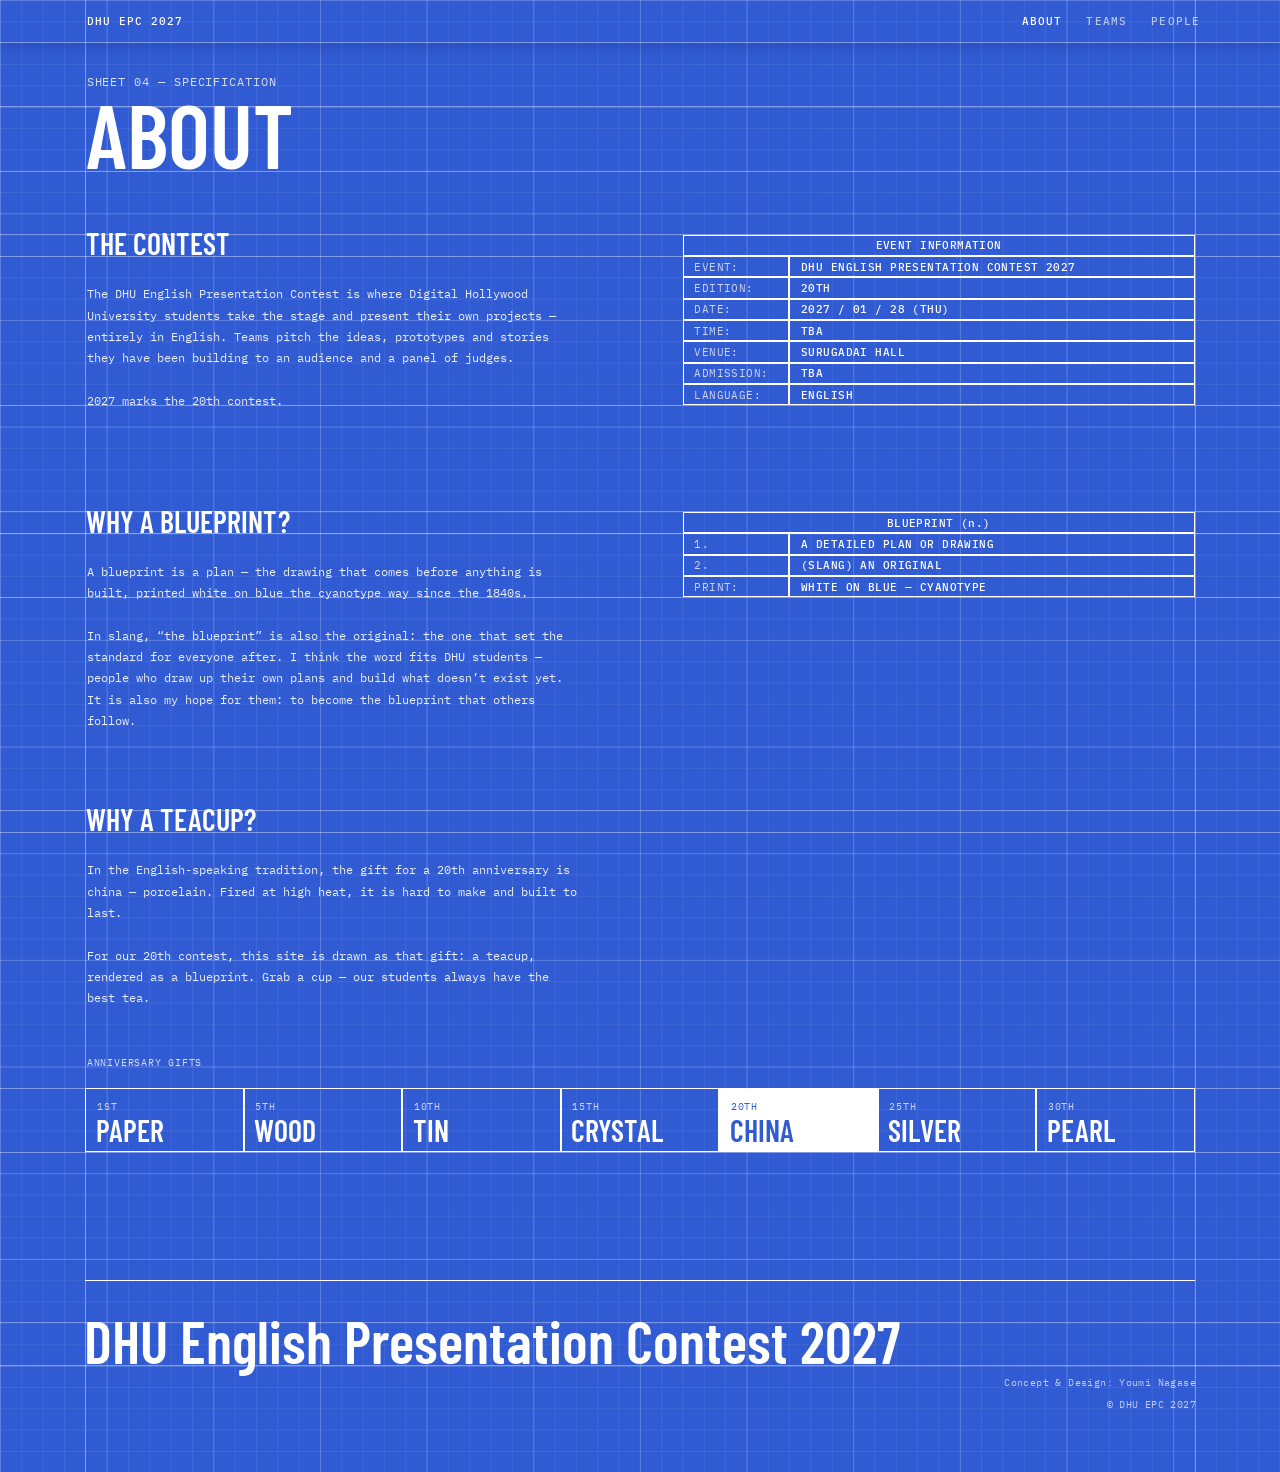
==== about.html @ 567d8a5f "Add About page, fix grid offset, footer credit - about.html: The Contest + event information, Why a " ====
<!doctype html>
<html lang="en">
<head>
<meta charset="utf-8">
<meta name="viewport" content="width=device-width, initial-scale=1">
<title>About — DHU EPC 2027</title>
<meta name="description" content="DHU English Presentation Contest 2027 — the 20th anniversary.">
<link rel="preconnect" href="https://fonts.googleapis.com">
<link rel="preconnect" href="https://fonts.gstatic.com" crossorigin>
<link href="https://fonts.googleapis.com/css2?family=Barlow+Condensed:wght@600&family=IBM+Plex+Mono:wght@400;500&family=IBM+Plex+Sans+JP:wght@500&display=swap" rel="stylesheet">
<link rel="stylesheet" href="style.css">
<script>document.documentElement.classList.add('js')</script>
<script src="content.js" defer></script>
<script src="script.js" defer></script>
</head>
<body>
<!-- Top bar: always visible. Logo slot on the left (replace the text with <img src="images/logo.svg" alt="DHU English Presentation Contest 2027"> when delivered) -->
<header class="topbar" id="topbar">
  <div class="bar-inner">
    <div class="bar-gv d-only" style="left:96px"></div>
    <div class="bar-gv d-only" style="left:1344px"></div>
    <div class="bar-gv m-only" style="left:27px"></div>
    <div class="bar-gv m-only" style="left:363px"></div>
    <a class="brand mono-m" href="index.html#top" aria-label="DHU English Presentation Contest 2027 — top"><span class="logo-slot" data-text="brand.short"></span></a>
    <nav class="bar-links" aria-label="Main">
      <a class="mono-m is-active" style="left:1149.3px" href="about.html" data-hover-decode data-text="nav.about"></a>
      <a class="mono-m" style="left:1222.3px" href="index.html#teams" data-section="teams" data-hover-decode data-text="nav.teams"></a>
      <a class="mono-m" style="left:1295.3px" href="index.html#people" data-section="people" data-hover-decode data-text="nav.people"></a>
    </nav>
    <button class="burger bar-burger" type="button" aria-label="Open menu" aria-expanded="false" aria-controls="menu"><span></span><span></span><span></span></button>
  </div>
</header>

<div class="page">
<div class="desktop">
<main>
<section class="sheet about" id="about" style="height:1416px" aria-labelledby="about-h"><div class="frame">
  <div class="gh" style="top:119px"></div>
  <div class="gh" style="top:192px"></div>
  <div class="gh" style="top:263px"></div>
  <div class="gh" style="top:288px"></div>
  <div class="gh" style="top:456px"></div>
  <div class="gh" style="top:575px"></div>
  <div class="gh" style="top:600px"></div>
  <div class="gh" style="top:672px"></div>
  <div class="gh" style="top:911px"></div>
  <div class="gh" style="top:936px"></div>
  <div class="gh" style="top:1224px"></div>
  <div class="gh" style="top:1296px"></div>
  <div class="gv" style="left:96px"></div>
  <div class="gv" style="left:1344px"></div>

  <p class="a mono label" style="left:97.42px;top:83px" data-decode data-text="about.sheet"></p>
  <h1 class="a bc h2 rise" style="left:96.9px;top:90.2px" id="about-h" data-text="about.title"></h1>
  <h2 class="a bc rv" style="left:97.07px;top:254.79px;font-size:33.6px;line-height:40px" data-text="about.contest.head"></h2>
  <p class="a mono rv about-body" style="left:97.66px;top:318.83px;width:552px" data-text="about.contest.body"></p>
  <div class="tblock tb-about rv" style="--d:.3s;left:768px;top:264px;grid-template-rows:repeat(8,24px)">
    <div class="v head" data-decode data-text="about.info.head"></div>
    <div class="k" data-text="about.info.eventLabel"></div><div class="v" data-decode data-text="about.info.event"></div>
    <div class="k" data-text="about.info.editionLabel"></div><div class="v" data-decode data-text="about.info.edition"></div>
    <div class="k" data-text="about.info.dateLabel"></div><div class="v" data-decode data-text="about.info.date"></div>
    <div class="k" data-text="about.info.timeLabel"></div><div class="v" data-decode data-text="about.info.time"></div>
    <div class="k" data-text="about.info.venueLabel"></div><div class="v" data-decode data-text="about.info.venue"></div>
    <div class="k" data-text="about.info.admissionLabel"></div><div class="v" data-decode data-text="about.info.admission"></div>
    <div class="k" data-text="about.info.languageLabel"></div><div class="v" data-decode data-text="about.info.language"></div>
  </div>
  <h2 class="a bc rv" style="left:97.23px;top:566.79px;font-size:33.6px;line-height:40px" data-text="about.print.head"></h2>
  <p class="a mono rv about-body" style="left:97.66px;top:630.83px;width:552px" data-text="about.print.body"></p>
  <div class="tblock tb-about rv" style="--d:.3s;left:768px;top:576px;grid-template-rows:repeat(4,24px)">
    <div class="v head" data-decode data-text="about.def.head"></div>
    <div class="k" data-text="about.def.1Label"></div><div class="v" data-decode data-text="about.def.1"></div>
    <div class="k" data-text="about.def.2Label"></div><div class="v" data-decode data-text="about.def.2"></div>
    <div class="k" data-text="about.def.printLabel"></div><div class="v" data-decode data-text="about.def.print"></div>
  </div>
  <h2 class="a bc rv" style="left:97.23px;top:902.79px;font-size:33.6px;line-height:40px" data-text="about.cup.head"></h2>
  <p class="a mono rv about-body" style="left:97.66px;top:966.83px;width:552px" data-text="about.cup.body"></p>
  <p class="a mono label rv" style="left:97.67px;top:1183.37px;font-size:11px;line-height:24px" data-decode data-text="about.gifts.head"></p>
  <div class="gifts rv" style="--d:.2s;left:96px;top:1224px;width:1248px">
    <div class="gift"><span class="gn mono" data-text="about.gift1n"></span><span class="gm bc" data-text="about.gift1"></span></div>
    <div class="gift"><span class="gn mono" data-text="about.gift5n"></span><span class="gm bc" data-text="about.gift5"></span></div>
    <div class="gift"><span class="gn mono" data-text="about.gift10n"></span><span class="gm bc" data-text="about.gift10"></span></div>
    <div class="gift"><span class="gn mono" data-text="about.gift15n"></span><span class="gm bc" data-text="about.gift15"></span></div>
    <div class="gift is-20"><span class="gn mono" data-text="about.gift20n"></span><span class="gm bc" data-text="about.gift20"></span></div>
    <div class="gift"><span class="gn mono" data-text="about.gift25n"></span><span class="gm bc" data-text="about.gift25"></span></div>
    <div class="gift"><span class="gn mono" data-text="about.gift30n"></span><span class="gm bc" data-text="about.gift30"></span></div>
  </div>
</div></section>
</main>
<footer class="sheet footer"><div class="frame">
  <div class="gh" style="top:71px"></div>
  <div class="gh" style="top:120px"></div>
  <div class="gv" style="left:96px"></div>
  <div class="gv" style="left:1344px"></div>

  <div class="foot-rule"></div>
  <p class="a bc rise" style="left:94.41px;top:52.27px;font-size:66.48px;line-height:80px" data-text="brand"></p>
  <p class="a mono" style="right:94.5px;top:128px;text-align:right;font-size:11px;line-height:24px;letter-spacing:.04em;color:rgba(255,255,255,.7)" data-text="footer.credit"></p>
  <p class="a mono" style="right:94.5px;top:152px;text-align:right;font-size:11px;line-height:24px;letter-spacing:.04em;color:rgba(255,255,255,.7)" data-text="footer.copyright"></p>
</div></footer>
</div><!-- /desktop -->

<div class="mobile">
<main>
<section class="sheet about m-about" id="m-about" style="height:2040px" aria-labelledby="m-about-h"><div class="frame">
  <div class="gh" style="top:119px"></div>
  <div class="gh" style="top:168px"></div>
  <div class="gh" style="top:239px"></div>
  <div class="gh" style="top:264px"></div>
  <div class="gh" style="top:744px"></div>
  <div class="gh" style="top:839px"></div>
  <div class="gh" style="top:864px"></div>
  <div class="gh" style="top:1320px"></div>
  <div class="gh" style="top:1415px"></div>
  <div class="gh" style="top:1440px"></div>
  <div class="gh" style="top:1776px"></div>
  <div class="gh" style="top:1944px"></div>
  <div class="gv" style="left:27px"></div>
  <div class="gv" style="left:363px"></div>

  <p class="a mono label m-label" style="left:27.5px;top:84px" data-decode data-text="about.sheet"></p>
  <h1 class="a bc rise" style="left:27.27px;top:100.44px;font-size:67px;line-height:80px" id="m-about-h" data-text="about.title"></h1>
  <h2 class="a bc rv" style="left:27.07px;top:230.79px;font-size:33.6px;line-height:40px" data-text="about.contest.head"></h2>
  <p class="a mono rv about-body m" style="left:27.68px;top:295.0px;width:330px" data-text="about.contest.body"></p>
  <div class="tblock tb-about m rv" style="--d:.3s;left:27px;top:552px;grid-template-rows:repeat(8,24px)">
    <div class="v head" data-decode data-text="about.info.head"></div>
    <div class="k" data-text="about.info.eventLabel"></div><div class="v" data-decode data-text="about.info.event"></div>
    <div class="k" data-text="about.info.editionLabel"></div><div class="v" data-decode data-text="about.info.edition"></div>
    <div class="k" data-text="about.info.dateLabel"></div><div class="v" data-decode data-text="about.info.date"></div>
    <div class="k" data-text="about.info.timeLabel"></div><div class="v" data-decode data-text="about.info.time"></div>
    <div class="k" data-text="about.info.venueLabel"></div><div class="v" data-decode data-text="about.info.venue"></div>
    <div class="k" data-text="about.info.admissionLabel"></div><div class="v" data-decode data-text="about.info.admission"></div>
    <div class="k" data-text="about.info.languageLabel"></div><div class="v" data-decode data-text="about.info.language"></div>
  </div>
  <h2 class="a bc rv" style="left:27.23px;top:830.79px;font-size:33.6px;line-height:40px" data-text="about.print.head"></h2>
  <p class="a mono rv about-body m" style="left:27.68px;top:895.0px;width:330px" data-text="about.print.body"></p>
  <div class="tblock tb-about m rv" style="--d:.3s;left:27px;top:1224px;grid-template-rows:repeat(4,24px)">
    <div class="v head" data-decode data-text="about.def.head"></div>
    <div class="k" data-text="about.def.1Label"></div><div class="v" data-decode data-text="about.def.1"></div>
    <div class="k" data-text="about.def.2Label"></div><div class="v" data-decode data-text="about.def.2"></div>
    <div class="k" data-text="about.def.printLabel"></div><div class="v" data-decode data-text="about.def.print"></div>
  </div>
  <h2 class="a bc rv" style="left:27.24px;top:1406.79px;font-size:33.6px;line-height:40px" data-text="about.cup.head"></h2>
  <p class="a mono rv about-body m" style="left:27.68px;top:1471.0px;width:330px" data-text="about.cup.body"></p>
  <p class="a mono label m-label rv" style="left:27.66px;top:1735.37px;font-size:11px;line-height:24px" data-decode data-text="about.gifts.head"></p>
  <div class="tblock tb-gifts rv" style="--d:.2s;left:27px;top:1776px;grid-template-rows:repeat(7,24px)">
    <div class="k" data-text="about.gift1n"></div><div class="v" data-text="about.gift1"></div>
    <div class="k" data-text="about.gift5n"></div><div class="v" data-text="about.gift5"></div>
    <div class="k" data-text="about.gift10n"></div><div class="v" data-text="about.gift10"></div>
    <div class="k" data-text="about.gift15n"></div><div class="v" data-text="about.gift15"></div>
    <div class="k is-20" data-text="about.gift20n"></div><div class="v is-20" data-text="about.gift20"></div>
    <div class="k" data-text="about.gift25n"></div><div class="v" data-text="about.gift25"></div>
    <div class="k" data-text="about.gift30n"></div><div class="v" data-text="about.gift30"></div>
  </div>
</div></section>
</main>
<footer class="sheet footer m-footer"><div class="frame">
  <div class="gh" style="top:71px"></div>
  <div class="gv" style="left:27px"></div>
  <div class="gv" style="left:363px"></div>
  <div class="foot-rule" style="left:27px;width:336px"></div>
  <!-- brand may wrap; text below flows after it -->
  <div class="m-foot-flow">
    <p class="bc rise m-foot-brand" data-text="brand"></p>
    <p class="mono m-foot-copy" data-text="footer.credit"></p>
    <p class="mono m-foot-copy" data-text="footer.copyright"></p>
  </div>
</div></footer>
</div>
</div>

<!-- Mobile menu (390px design, scaled like the page) -->
<div class="menu" id="menu" tabindex="-1" role="dialog" aria-modal="true" aria-label="Menu" hidden>
  <div class="menu-frame">
    <div class="mgh" style="top:48px"></div>
    <div class="mgh" style="top:335px"></div>
    <div class="mgh" style="top:360px"></div>
    <div class="mgh" style="top:407px"></div>
    <div class="mgh" style="top:432px"></div>
    <div class="mgh" style="top:479px"></div>
    <div class="mgh" style="top:504px"></div>
    <div class="mgv" style="left:27px"></div>
    <div class="mgv" style="left:363px"></div>
    <button class="menu-close" type="button" aria-label="Close menu"><svg viewBox="0 0 24 24" width="24" height="24" aria-hidden="true"><path d="M5 5L19 19M19 5L5 19" stroke="#fff" stroke-width="1.5" fill="none"/></svg></button>
    <nav class="menu-links" aria-label="Menu">
      <a href="about.html" style="top:324px"><span class="num mono" data-text="menu.no1"></span><span class="word bc" style="left:74.63px" data-text="nav.about"></span></a>
      <a href="index.html#m-teams" style="top:396px"><span class="num mono" data-text="menu.no2"></span><span class="word bc" style="left:74.06px" data-text="nav.teams"></span></a>
      <a href="index.html#m-people" style="top:468px"><span class="num mono" data-text="menu.no3"></span><span class="word bc" style="left:73.22px" data-text="nav.people"></span></a>
    </nav>
    <p class="menu-foot mono" data-text="menu.foot"></p>
  </div>
</div>

</body>
</html>
---- style.css ----
/* DHU English Presentation Contest 2027 — Teacup
   Layout follows the Figma file 1:1 at 1440px wide (24px grid). */

:root {
  --bg: #315bd3;
  --white: #fff;
  --guide: rgba(255, 255, 255, .35);
  --grid-major: rgba(255, 255, 255, .16);
  --grid-minor: rgba(255, 255, 255, .07);
  --bc: "Barlow Condensed", sans-serif;
  --mono: "IBM Plex Mono", monospace;
  --jp: "IBM Plex Sans JP", sans-serif;
}

* { box-sizing: border-box; margin: 0; padding: 0; }

html { background: var(--bg); overflow-x: hidden; }
body {
  background: var(--bg);
  color: var(--white);
  font-family: var(--mono);
  -webkit-font-smoothing: antialiased;
  overflow-x: hidden;
}
a { color: inherit; text-decoration: none; }
img { display: block; }

/* Fixed 1440px canvas, scaled to the viewport by script.js */
.page { width: 1440px; zoom: var(--scale, 1); }
@media (min-width: 1440px) { .page { width: 100%; } }

/* 1440px content frame, centered; sections and grid run full-bleed */
.frame { position: relative; width: 1440px; height: 100%; margin: 0 auto; }

/* Each section is a sheet with its own 24px grid */
.sheet {
  position: relative;
  width: 100%;
  overflow: hidden; /* full-bleed guide lines must not cause horizontal scroll */
  scroll-margin-top: 48px; /* keep anchors clear of the sticky bar */
  /* % is relative to (box − tile), so each tile size needs its own offset to put lines on the frame grid */
  background-position: calc(50% - 660px) 0, calc(50% - 660px) 0, calc(50% - 708px) 0, calc(50% - 708px) 0;
  background-image:
    linear-gradient(to right, var(--grid-major) 1px, transparent 1px),
    linear-gradient(to bottom, var(--grid-major) 1px, transparent 1px),
    linear-gradient(to right, var(--grid-minor) 1px, transparent 1px),
    linear-gradient(to bottom, var(--grid-minor) 1px, transparent 1px);
  background-size: 120px 120px, 120px 120px, 24px 24px, 24px 24px;
}
.hero   { height: 816px; }
/* Desktop hero: scaled by --hs so the whole sheet fits the viewport height */
.desktop .hero {
  height: calc(var(--hh, 816) * 1px);
  padding-top: calc(var(--hoff, 0) * 1px);
  background-size:
    calc(120px * var(--hs, 1)) calc(120px * var(--hs, 1)),
    calc(120px * var(--hs, 1)) calc(120px * var(--hs, 1)),
    calc(24px * var(--hs, 1)) calc(24px * var(--hs, 1)),
    calc(24px * var(--hs, 1)) calc(24px * var(--hs, 1));
  background-position: calc(50% - 660px * var(--hs, 1)) 0, calc(50% - 660px * var(--hs, 1)) 0, calc(50% - 708px * var(--hs, 1)) 0, calc(50% - 708px * var(--hs, 1)) 0;
}
.desktop .hero > .frame { zoom: var(--hs, 1); height: 816px; }
/* SCROLL ↓: centered, distance from the bottom of the hero (= bottom of the screen) */
.hero { --scroll-bottom: 32px; }
.hero-scroll {
  position: absolute; left: 0; right: 0; bottom: var(--scroll-bottom); text-align: center; /* not translate: the fade/bob animations use it */
  font-size: 11px; line-height: 14px; letter-spacing: .08em; color: rgba(255,255,255,.7);
  white-space: nowrap;
}
/* vertical guides run the full screen height, above and below the centered sheet */
.desktop .hero .gv { top: calc(var(--hoff, 0) * -1px / var(--hs, 1)); height: calc(var(--hh, 816) * 1px / var(--hs, 1)); }
.teams  { height: 2544px; }
.people { height: 1176px; }
.footer { height: 240px; }

/* Guide lines */
.gh, .gv { position: absolute; background: var(--guide); pointer-events: none; }
.gh { left: -2000px; width: 5440px; height: 1px; }
.gv { top: 0; width: 1px; height: 100%; }

/* Absolutely placed elements */
.a { position: absolute; white-space: nowrap; }

/* Type */
.bc   { font-family: var(--bc); font-weight: 600; }
.mono { font-family: var(--mono); font-weight: 400; }
.mono-m { font-family: var(--mono); font-weight: 500; }
.jp   { font-family: var(--jp); font-weight: 500; }

.label { font-size: 13px; line-height: 17px; letter-spacing: .08em; color: rgba(255,255,255,.8); }
.h2    { font-size: 100.56px; line-height: 121px; }

/* Hero */
.nav a { font-size: 12px; line-height: 16px; letter-spacing: .1em; top: 52.19px; }
.title { font-size: 120px; line-height: 100px; white-space: pre; } /* 4 lines: cap top 168, baseline 552 */
.cta {
  position: absolute; left: 96px; top: 720px; width: 148px; height: 48px;
  border: 1.5px solid var(--white);
}
.cta span {
  position: absolute; left: 20px; top: 14px;
  font-size: 13px; line-height: 17px; letter-spacing: .08em; white-space: nowrap;
}
/* CTA hover: white ink wipes in from the left, text turns blue,
   corner ticks spread out, arrow exits right and comes back from the left */
.cta { overflow: visible; isolation: isolate; transition: color .35s var(--ease); }
.cta::before {
  content: ""; position: absolute; inset: 0; z-index: -1;
  background: var(--white); transform: scaleX(0); transform-origin: left center;
  transition: transform .45s var(--ease);
}
.cta::after { /* L-shaped corner ticks, 6px, sitting on the border */
  content: ""; position: absolute; inset: -1.5px; pointer-events: none; opacity: 0;
  background:
    linear-gradient(var(--white), var(--white)) 0 0 / 6px 1px,
    linear-gradient(var(--white), var(--white)) 0 0 / 1px 6px,
    linear-gradient(var(--white), var(--white)) 100% 0 / 6px 1px,
    linear-gradient(var(--white), var(--white)) 100% 0 / 1px 6px,
    linear-gradient(var(--white), var(--white)) 0 100% / 6px 1px,
    linear-gradient(var(--white), var(--white)) 0 100% / 1px 6px,
    linear-gradient(var(--white), var(--white)) 100% 100% / 6px 1px,
    linear-gradient(var(--white), var(--white)) 100% 100% / 1px 6px;
  background-repeat: no-repeat;
  transition: inset .35s var(--ease), opacity .25s ease;
}
.cta:hover, .cta:focus-visible { color: var(--bg); outline: none; }
.cta:hover::before, .cta:focus-visible::before { transform: scaleX(1); }
.cta:hover::after, .cta:focus-visible::after { inset: -8px; opacity: 1; }
.cta:active::before { transform: scaleX(1); background: rgba(255,255,255,.85); }

/* Title-block tables */
.tblock { position: absolute; display: grid; }
.tblock > div {
  border: 1px solid var(--white);
  font-size: 11px; letter-spacing: .04em; white-space: nowrap;
}
.tblock .k { font-weight: 400; color: rgba(255,255,255,.75); }
.tblock .v { font-weight: 500; }
.tb-hero { left: 768px; top: 648px; grid-template-columns: 120px 456px; grid-template-rows: repeat(5, 24px); }
.tb-hero .head { grid-column: span 2; text-align: center; padding: 2px 0 0; }
.tb-hero > div { padding: 2px 0 0 12px; font-size: 12px; line-height: 18px; }

/* Teams */
.group-rule { position: absolute; height: 1px; background: rgba(255,255,255,.6); }
.count { font-size: 12px; line-height: 16px; letter-spacing: .08em; color: rgba(255,255,255,.8); }

/* Team card: 600 × 600, two per row (x = 96 / 744). Opens the team modal. */
.card {
  position: absolute; width: 600px; height: 600px;
  background: rgba(255,255,255,.1);
  border: 1.5px solid rgba(255,255,255,.5);
  color: inherit; font: inherit; text-align: left; cursor: pointer;
  transition: background-color .2s;
}
.card:hover, .card:focus-visible { background: rgba(255,255,255,.18); outline: none; }
.card img {
  position: absolute; left: 22.5px; top: 22.5px; width: 552px; height: 368px; object-fit: cover;
}
.card .c { position: absolute; width: 552px; }
.card .lbl  { left: 21.62px; top: 414.5px; font-size: 11px; line-height: 24px; letter-spacing: .08em; color: rgba(255,255,255,.75); white-space: pre; }
.card .proj { left: 19.91px; top: 435.5px; font-size: 48px; line-height: 48px; }
.card .team { left: 21.12px; top: 509.5px; font-size: 15px; line-height: 24px; white-space: pre-wrap; }
.card .team.after2 { top: 557.5px; } /* project title on 2 lines */

/* Team modal */
.modal {
  width: min(960px, calc(100vw - 32px)); max-height: calc(100vh - 32px);
  margin: auto; padding: 0;
  background-color: var(--bg); color: var(--white);
  border: 1.5px solid var(--white);
  background-image:
    linear-gradient(to right, var(--grid-minor) 1px, transparent 1px),
    linear-gradient(to bottom, var(--grid-minor) 1px, transparent 1px);
  background-size: 24px 24px;
}
.modal::backdrop { background: rgba(10, 25, 80, .7); }
.modal-inner { display: grid; grid-template-columns: 1fr 1fr; gap: 48px; padding: 48px; }
.modal img { width: 100%; aspect-ratio: 3 / 2; object-fit: cover; }
.modal .lbl  { font-size: 11px; line-height: 24px; letter-spacing: .08em; color: rgba(255,255,255,.75); white-space: pre; }
.modal .proj { font-size: 48px; line-height: 48px; }
.modal .team { margin-top: 16px; font-size: 15px; line-height: 24px; white-space: pre-wrap; }
.modal .rule { height: 1px; background: rgba(255,255,255,.4); margin: 24px 0; }
.modal .cap  { font-size: 10px; line-height: 24px; letter-spacing: .08em; color: rgba(255,255,255,.7); }
.modal .txt  { font-size: 13px; line-height: 24px; color: rgba(255,255,255,.9); }
.modal .txt + .cap { margin-top: 24px; }
.modal ul { list-style: none; }
.modal-close {
  position: absolute; top: 12px; right: 12px;
  background: none; border: 1px solid var(--white); color: var(--white);
  font: 500 11px/1 var(--mono); letter-spacing: .08em; padding: 6px 10px; cursor: pointer;
}
.modal-close:hover { background: rgba(255,255,255,.15); }
@media (max-width: 720px) {
  .modal-inner { grid-template-columns: 1fr; gap: 24px; padding: 48px 24px 24px; }
  .modal .proj { font-size: 36px; line-height: 40px; }
}

/* People */
.ph { position: absolute; top: 360px; width: 168px; height: 168px; }
.role { font-size: 36px; line-height: 43px; top: 276px; }
.tba  { font-size: 26px; line-height: 31px; top: 550px; }
.aff  { font-size: 11px; line-height: 14px; top: 589px; color: rgba(255,255,255,.7); }

/* Footer */
.foot-rule { position: absolute; left: 96px; top: 24px; width: 1248px; height: 1.5px; background: var(--white); }

/* =========================================================
   Motion
   - .js is set in <head>; without JS everything is shown as-is.
   - A section gets .in when it enters the viewport (hero: on load).
   - --d = delay, --i = stagger index (set by script.js)
   ========================================================= */
:root { --ease: cubic-bezier(.2, .7, .2, 1); }

/* Guide lines draw across */
.js .gh { transform: scaleX(0); transform-origin: left center; }
.js .gv { transform: scaleY(0); transform-origin: center top; }
.js .in .gh, .js .in .gv {
  transform: none;
  transition: transform 1.4s var(--ease) calc(var(--i, 0) * 70ms);
}

/* Fade up */
.js .rv { opacity: 0; translate: 0 12px; }
.js .in .rv {
  opacity: 1; translate: 0 0;
  transition: opacity .8s var(--ease) var(--d, 0s), translate .8s var(--ease) var(--d, 0s);
}

/* Title lines rise from a mask */
.title .ln { display: block; overflow: hidden; }
.title .ln > span { display: block; }
.js .title .ln > span { transform: translateY(105%); }
.js .in .title .ln > span { transform: none; transition: transform 1s var(--ease) var(--d, 0s); }

/* Section headings rise (inner span added by script.js) */
.rise { overflow: hidden; }
.rise > span { display: block; }
.js .rise > span { transform: translateY(105%); }
.js .in .rise > span { transform: none; transition: transform .9s var(--ease) .15s; }

/* Teacup: solid lines draw, dashed lines fade, section fill appears last */
.cup .draw { stroke-dasharray: 1; stroke-dashoffset: 0; }
.cup .sec { fill-opacity: .28; }
.js .cup .draw { stroke-dashoffset: 1; }
.js .cup .sec { fill-opacity: 0; }
.js .cup .fade, .js .cup .steam { opacity: 0; }
.js .in .cup .draw { stroke-dashoffset: 0; transition: stroke-dashoffset 1.4s var(--ease) var(--d, 0s); }
.js .in .cup .sec { fill-opacity: .28; transition: stroke-dashoffset 1.4s var(--ease) var(--d, 0s), fill-opacity .8s ease 2.1s; }
.js .in .cup .fade { opacity: 1; transition: opacity .8s ease var(--d, 0s); }
.js .in .cup .steam { opacity: 1; transition: opacity 1.2s ease 2.2s; }
.cup .steam path { animation: steam 1.8s linear infinite; }
@keyframes steam { to { stroke-dashoffset: -24; } }

/* Team cards and people circles */
.js .card { opacity: 0; translate: 0 24px; }
.js .card.in {
  opacity: 1; translate: 0 0;
  transition: opacity .9s var(--ease) calc(.2s + var(--i, 0) * 120ms),
              translate .9s var(--ease) calc(.2s + var(--i, 0) * 120ms),
              background-color .2s;
}
.js .ph { opacity: 0; scale: .9; }
.js .in .ph {
  opacity: 1; scale: 1;
  transition: opacity .8s var(--ease) calc(.3s + var(--i, 0) * 90ms), scale .8s var(--ease) calc(.3s + var(--i, 0) * 90ms);
}
.ph circle { transform-origin: center; transition: transform .6s var(--ease); }
.ph:hover circle { transform: rotate(30deg); }

/* Small touches */
.cta .arrow { display: inline-block; font-style: normal; }
.cta:hover .arrow, .cta:focus-visible .arrow { animation: arrow-loop .55s var(--ease) forwards; }
@keyframes arrow-loop {
  0%   { transform: translateX(0);    opacity: 1; }
  45%  { transform: translateX(14px); opacity: 0; }
  46%  { transform: translateX(-14px); opacity: 0; }
  100% { transform: translateX(4px);  opacity: 1; }
}
@media (prefers-reduced-motion: reduce) {
  .cta::after { transition: none; }
  .cta:hover .arrow, .cta:focus-visible .arrow { animation: none; }
}
.js .in .scroll { animation: bob 2s ease-in-out 3.2s infinite; }
@keyframes bob { 50% { translate: 0 4px; } }

@media (prefers-reduced-motion: reduce) {
  .js .gh, .js .gv, .js .rv, .js .title .ln > span, .js .rise > span,
  .js .card, .js .ph { transform: none !important; translate: none !important; scale: none !important; opacity: 1 !important; transition: none !important; }
  .js .cup .draw { stroke-dashoffset: 0 !important; transition: none !important; }
  .js .cup .sec { fill-opacity: .28 !important; }
  .js .cup .fade, .js .cup .steam { opacity: 1 !important; transition: none !important; }
  .cup .steam path, .js .in .scroll { animation: none !important; }
}

/* =========================================================
   Mobile (< 768px): 390px design on the same 24px grid,
   scaled to the viewport width by script.js.
   Content column x = 27–363 (grid shifted by 3px).
   ========================================================= */
.mobile { display: none; }
@media (max-width: 767px) {
  .desktop { display: none; }
  .mobile { display: block; }
  .page { width: 390px; }
}
.mobile .sheet { width: 390px; background-position: 3px 0; }
.mobile .frame { width: 390px; }
.m-hero   { height: 1080px; }
.m-teams  { height: 2064px; }
.m-people { height: 1032px; }
.m-footer { height: auto; }
.m-footer > .frame { height: auto; padding: 58.46px 0 40px; }
/* Mobile footer: the brand may wrap. 48px lines keep each line's glyphs on the grid
   (glyph top 72, 120, ...); note and copyright flow below it. */
.m-foot-flow { position: relative; }
br.m-br { display: none; }              /* break only where wanted: */
.m-foot-brand br.m-br { display: inline; } /* mobile footer brand */
.m-foot-brand { position: relative; margin-left: 26.22px; width: 337px; font-size: 33px; line-height: 48px; }
.m-foot-brand::after { /* guide under the last line's glyphs */
  content: ""; position: absolute; left: -2026.22px; width: 5440px; height: 1px; bottom: 11.46px; background: var(--guide);
}
.m-foot-brand + .m-foot-copy { margin-top: -2.46px; } /* first line after the brand: baseline back on the grid */
.m-foot-copy { margin-left: 28px; font-size: 11px; line-height: 24px; letter-spacing: .04em; color: rgba(255,255,255,.7); }

.m-nav a { top: 28px; font-size: 11px; line-height: 16px; }
.m-label { font-size: 11px; line-height: 16px; }
.m-title { font-size: 65.88px; line-height: 60.94px; } /* 3 lines: "DHU ENGLISH / PRESENTATION / CONTEST", cap top 120, baseline 288 */

.tb-m { grid-template-columns: 72px 264px; grid-template-rows: repeat(5, 24px); }
.tb-m > div { padding: 3.25px 0 0 8px; font-size: 10px; line-height: 15px; letter-spacing: 0; }
.tb-m .head { grid-column: span 2; text-align: center; padding-left: 0; }

.m-card { width: 336px; }
.m-card img { left: 10.5px; top: 10.5px; width: 312px; height: 208px; }
.m-card .c { width: 312px; }
.m-card .lbl  { left: 10.05px; top: 246.5px; font-size: 10px; }
.m-card .proj { left: 9.6px; top: 264.5px; font-size: 24px; line-height: 24px; }
.m-card .team { left: 9.3px; font-size: 13px; line-height: 24px; }

.m-ph { width: 96px; height: 96px; }

/* =========================================================
   Sticky bar (desktop + mobile) and mobile menu
   ========================================================= */
.topbar {
  position: fixed; top: 0; left: 0; right: 0; z-index: 50;
  height: calc(48px * var(--scale, 1));
  background-color: var(--bg);
  box-shadow: 0 2px 12px rgba(10, 25, 80, .25); /* soft navy shadow so the bar lifts off the page */
  /* same grid as the page, scaled with it */
  background-image:
    linear-gradient(to right, var(--grid-major) 1px, transparent 1px),
    linear-gradient(to bottom, var(--grid-major) 1px, transparent 1px),
    linear-gradient(to right, var(--grid-minor) 1px, transparent 1px),
    linear-gradient(to bottom, var(--grid-minor) 1px, transparent 1px);
  background-size:
    calc(120px * var(--scale, 1)) calc(120px * var(--scale, 1)),
    calc(120px * var(--scale, 1)) calc(120px * var(--scale, 1)),
    calc(24px * var(--scale, 1)) calc(24px * var(--scale, 1)),
    calc(24px * var(--scale, 1)) calc(24px * var(--scale, 1));
  background-position: calc(50% - 660px * var(--scale, 1)) 0, calc(50% - 660px * var(--scale, 1)) 0, calc(50% - 708px * var(--scale, 1)) 0, calc(50% - 708px * var(--scale, 1)) 0;
  border-bottom: 1px solid var(--guide);
}
.bar-gv { position: absolute; top: 0; width: 1px; height: 48px; background: var(--guide); }
.m-only { display: none; }
/* Logo slot: text for now; an <img> dropped in here is sized to the bar */
.logo-slot { display: inline-block; height: 16px; line-height: 16px; }
.logo-slot img { display: block; height: 24px; width: auto; margin-top: -4px; }
.bar-inner { position: relative; width: 1440px; height: 48px; margin: 0 auto; zoom: var(--scale, 1); }
.brand { position: absolute; left: 97.5px; top: 16px; font-size: 12px; line-height: 16px; letter-spacing: .1em; }
.bar-links a {
  position: absolute; top: 16px; font-size: 12px; line-height: 16px; letter-spacing: .1em;
  opacity: .65; transition: opacity .2s;
}
.bar-links a:hover, .bar-links a.is-active { opacity: 1; }
.burger.bar-burger { display: none; }

/* Hamburger icon: three 20px lines */
.burger {
  width: 24px; height: 24px; padding: 4px 2px;
  display: flex; flex-direction: column; justify-content: space-between;
  background: none; border: 0; cursor: pointer;
}
.burger span { display: block; height: 1.5px; background: var(--white); }
.m-burger { position: absolute; left: 339px; top: 24px; }

@media (max-width: 767px) {
  .bar-inner { width: 390px; }
  .topbar { background-position: calc(3px * var(--scale, 1)) 0; }
  .d-only { display: none; }
  .m-only { display: block; }
  .brand { left: 27.5px; font-size: 10px; letter-spacing: .06em; }
  .bar-links { display: none; }
  .burger.bar-burger { display: flex; position: absolute; left: 339px; top: 12px; }
}

/* Full-screen menu: 390px frame on the 24px grid (Figma "Mobile menu (open)") */
.menu {
  position: fixed; inset: 0; z-index: 60;
  background-color: var(--bg);
  opacity: 0; transition: opacity .3s ease;
}
.menu.open { opacity: 1; }
.menu:focus { outline: none; }
.menu-frame {
  position: relative; width: 390px; margin: 0 auto;
  height: calc(100dvh / var(--scale, 1));
  zoom: var(--scale, 1);
  overflow: hidden;
  background-image:
    linear-gradient(to right, var(--grid-minor) 1px, transparent 1px),
    linear-gradient(to bottom, var(--grid-minor) 1px, transparent 1px);
  background-size: 24px 24px;
  background-position: 3px 0;
}
.mgh, .mgv { position: absolute; background: var(--guide); }
.mgh { left: 0; width: 390px; height: 1px; }
.mgv { top: 0; width: 1px; height: 100%; }
.menu-close {
  position: absolute; left: 339px; top: 12px; width: 24px; height: 24px; padding: 0;
  background: none; border: 0; cursor: pointer;
}
.menu-close svg { display: block; transition: rotate .3s var(--ease); }
.menu-close:hover svg { rotate: 90deg; }
.menu-links a {
  position: absolute; left: 0; width: 390px; height: 48px;
  translate: 0 16px; opacity: 0;
  transition: translate .5s var(--ease), opacity .5s var(--ease), background-color .2s;
}
.menu-links a:hover { background: rgba(255,255,255,.08); }
.menu-links .num { position: absolute; left: 27.38px; top: 23.87px; font-size: 11px; line-height: 16px; letter-spacing: .08em; color: rgba(255,255,255,.7); }
.menu-links .word { position: absolute; top: 2.73px; font-size: 33.52px; line-height: 40px; letter-spacing: .1em; }
.menu.open .menu-links a { translate: 0 0; opacity: 1; }
.menu.open .menu-links a:nth-child(2) { transition-delay: .06s, .06s, 0s; }
.menu.open .menu-links a:nth-child(3) { transition-delay: .12s, .12s, 0s; }
.menu-foot { position: absolute; left: 27.1px; bottom: 20px; font-size: 10px; line-height: 24px; letter-spacing: .06em; color: rgba(255,255,255,.7); }
body.menu-open { overflow: hidden; }

@media (prefers-reduced-motion: reduce) {
  .menu, .menu-links a { transition: none !important; }
}

small { font-size: inherit; }

/* People: TBA + name centered under each circle (Figma "Person" unit) */
.person-label { position: absolute; display: flex; flex-direction: column; align-items: center; gap: 8px; text-align: center; }
.person-label .p-tba { font-size: 26px; line-height: 31px; }
.person-label .p-aff { font-size: 11px; line-height: 14px; color: rgba(255,255,255,.7); white-space: nowrap; }
.person-label.m { gap: 6px; }
.person-label.m .p-tba { font-size: 18px; line-height: 22px; }
.person-label.m .p-aff { font-size: 10px; line-height: 14px; white-space: normal; }

/* =========================================================
   About page (about.html) — same grid rules as the top page
   ========================================================= */
.about-body { font-size: 14px; line-height: 24px; white-space: normal; color: rgba(255,255,255,.9); }
.about-body.m { font-size: 13px; }

/* event information: same look as the hero title block */
.tb-about { grid-template-columns: 120px 456px; }
.tb-about > div { padding: 2px 0 0 12px; font-size: 12px; line-height: 18px; }
.tb-about .head { grid-column: span 2; text-align: center; padding-left: 0; }
.tb-about.m { grid-template-columns: 96px 240px; }
.tb-about.m > div { padding: 3.25px 0 0 8px; font-size: 10px; line-height: 15px; letter-spacing: 0; }
.tb-about.m .head { padding-left: 0; }

/* anniversary gifts: 7 cells, 20th inverted */
.gifts { position: absolute; display: grid; grid-template-columns: repeat(7, 1fr); }
.gift { position: relative; height: 72px; border: 1px solid var(--white); }
.gift .gn { position: absolute; left: 12px; top: 7.87px; font-size: 11px; line-height: 24px; letter-spacing: .08em; color: rgba(255,255,255,.75); }
.gift .gm { position: absolute; left: 10.6px; top: 26.79px; font-size: 33.6px; line-height: 40px; }
.gift.is-20 { background: var(--white); color: var(--bg); }
.gift.is-20 .gn { color: var(--bg); }

.tb-gifts { grid-template-columns: 96px 240px; }
.tb-gifts > div { padding: 3.25px 0 0 8px; font-size: 10px; line-height: 15px; letter-spacing: .04em; }
.tb-gifts .v { font-weight: 500; }
.tb-gifts .is-20 { background: var(--white); color: var(--bg); }
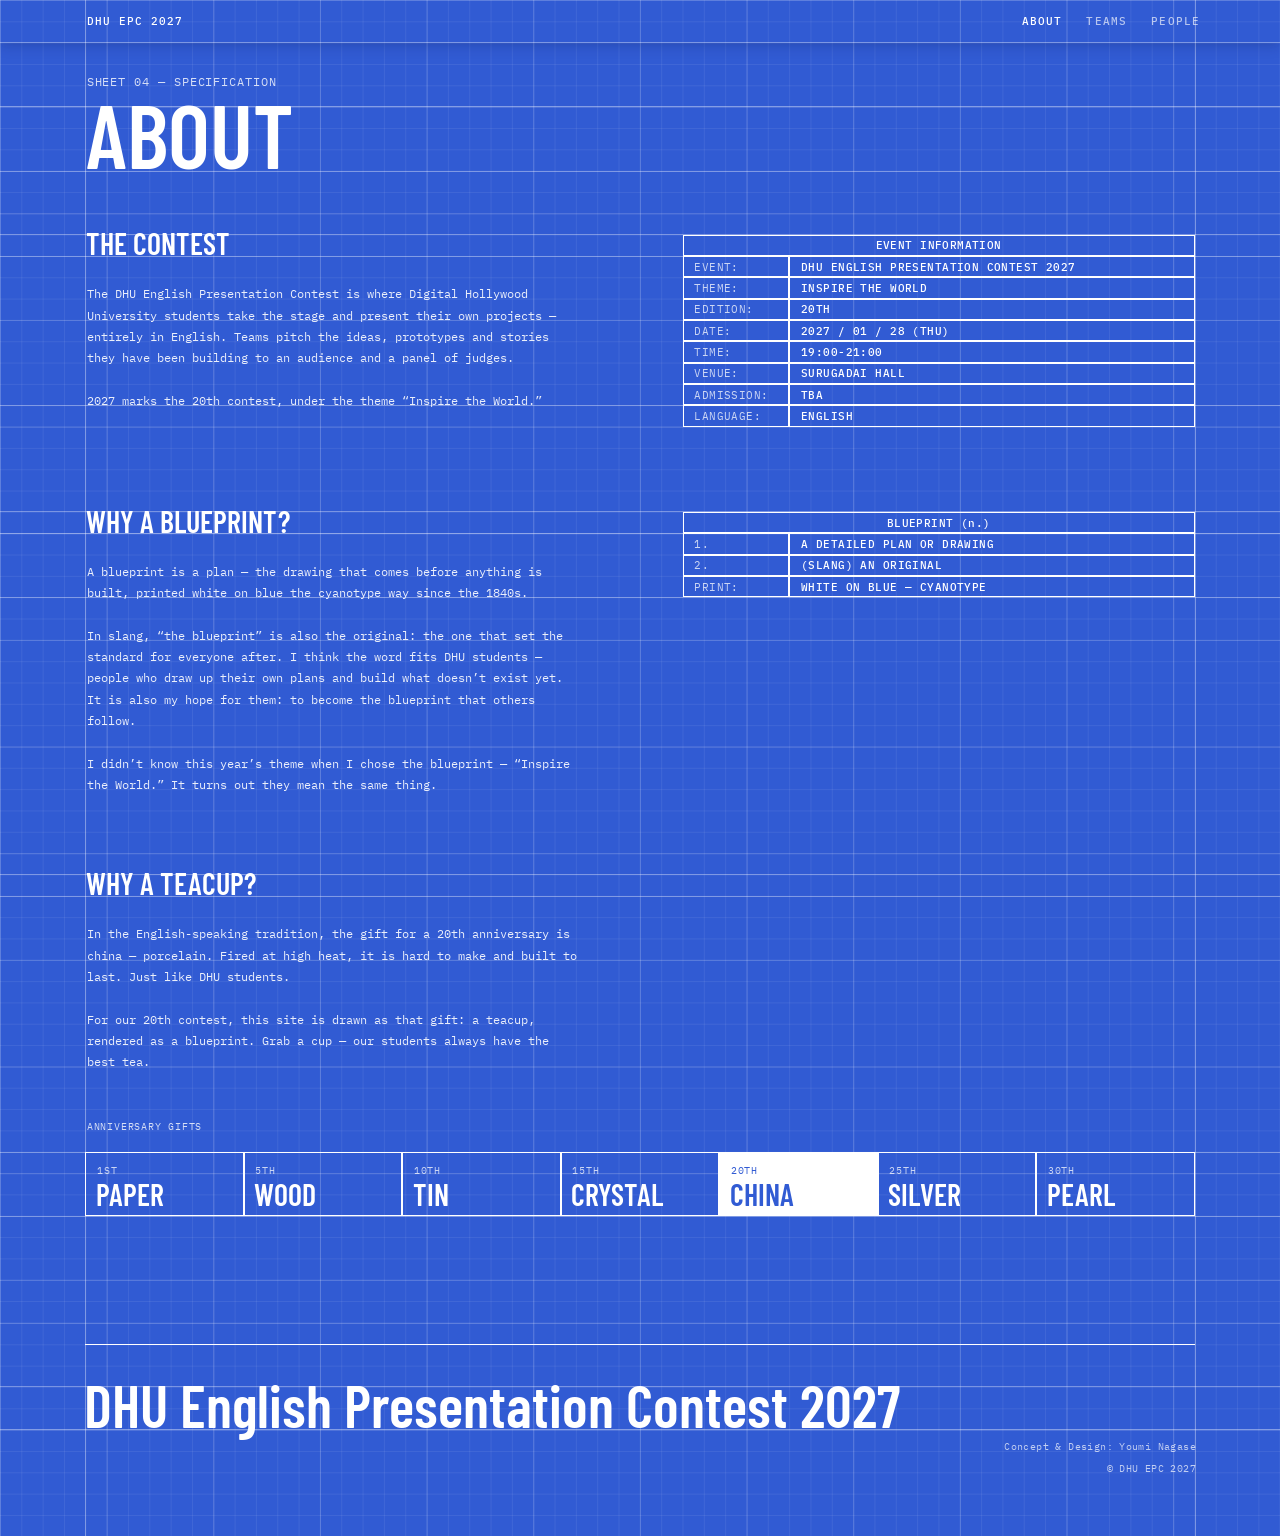
==== commit 584e6552: "Add contest theme "Inspire the World" - Add THEME row to hero and About event tables - Merge DATE an" ====
--- a/about.html
+++ b/about.html
@@ -34,7 +34,7 @@
 <div class="page">
 <div class="desktop">
 <main>
-<section class="sheet about" id="about" style="height:1416px" aria-labelledby="about-h"><div class="frame">
+<section class="sheet about" id="about" style="height:1488px" aria-labelledby="about-h"><div class="frame">
   <div class="gh" style="top:119px"></div>
   <div class="gh" style="top:192px"></div>
   <div class="gh" style="top:263px"></div>
@@ -43,10 +43,10 @@
   <div class="gh" style="top:575px"></div>
   <div class="gh" style="top:600px"></div>
   <div class="gh" style="top:672px"></div>
-  <div class="gh" style="top:911px"></div>
-  <div class="gh" style="top:936px"></div>
-  <div class="gh" style="top:1224px"></div>
+  <div class="gh" style="top:983px"></div>
+  <div class="gh" style="top:1008px"></div>
   <div class="gh" style="top:1296px"></div>
+  <div class="gh" style="top:1368px"></div>
   <div class="gv" style="left:96px"></div>
   <div class="gv" style="left:1344px"></div>
 
@@ -54,9 +54,10 @@
   <h1 class="a bc h2 rise" style="left:96.9px;top:90.2px" id="about-h" data-text="about.title"></h1>
   <h2 class="a bc rv" style="left:97.07px;top:254.79px;font-size:33.6px;line-height:40px" data-text="about.contest.head"></h2>
   <p class="a mono rv about-body" style="left:97.66px;top:318.83px;width:552px" data-text="about.contest.body"></p>
-  <div class="tblock tb-about rv" style="--d:.3s;left:768px;top:264px;grid-template-rows:repeat(8,24px)">
+  <div class="tblock tb-about rv" style="--d:.3s;left:768px;top:264px;grid-template-rows:repeat(9,24px)">
     <div class="v head" data-decode data-text="about.info.head"></div>
     <div class="k" data-text="about.info.eventLabel"></div><div class="v" data-decode data-text="about.info.event"></div>
+    <div class="k" data-text="about.info.themeLabel"></div><div class="v" data-decode data-text="about.info.theme"></div>
     <div class="k" data-text="about.info.editionLabel"></div><div class="v" data-decode data-text="about.info.edition"></div>
     <div class="k" data-text="about.info.dateLabel"></div><div class="v" data-decode data-text="about.info.date"></div>
     <div class="k" data-text="about.info.timeLabel"></div><div class="v" data-decode data-text="about.info.time"></div>
@@ -72,10 +73,10 @@
     <div class="k" data-text="about.def.2Label"></div><div class="v" data-decode data-text="about.def.2"></div>
     <div class="k" data-text="about.def.printLabel"></div><div class="v" data-decode data-text="about.def.print"></div>
   </div>
-  <h2 class="a bc rv" style="left:97.23px;top:902.79px;font-size:33.6px;line-height:40px" data-text="about.cup.head"></h2>
-  <p class="a mono rv about-body" style="left:97.66px;top:966.83px;width:552px" data-text="about.cup.body"></p>
-  <p class="a mono label rv" style="left:97.67px;top:1183.37px;font-size:11px;line-height:24px" data-decode data-text="about.gifts.head"></p>
-  <div class="gifts rv" style="--d:.2s;left:96px;top:1224px;width:1248px">
+  <h2 class="a bc rv" style="left:97.23px;top:974.79px;font-size:33.6px;line-height:40px" data-text="about.cup.head"></h2>
+  <p class="a mono rv about-body" style="left:97.66px;top:1038.83px;width:552px" data-text="about.cup.body"></p>
+  <p class="a mono label rv" style="left:97.67px;top:1255.37px;font-size:11px;line-height:24px" data-decode data-text="about.gifts.head"></p>
+  <div class="gifts rv" style="--d:.2s;left:96px;top:1296px;width:1248px">
     <div class="gift"><span class="gn mono" data-text="about.gift1n"></span><span class="gm bc" data-text="about.gift1"></span></div>
     <div class="gift"><span class="gn mono" data-text="about.gift5n"></span><span class="gm bc" data-text="about.gift5"></span></div>
     <div class="gift"><span class="gn mono" data-text="about.gift10n"></span><span class="gm bc" data-text="about.gift10"></span></div>
@@ -101,7 +102,7 @@
 
 <div class="mobile">
 <main>
-<section class="sheet about m-about" id="m-about" style="height:2040px" aria-labelledby="m-about-h"><div class="frame">
+<section class="sheet about m-about" id="m-about" style="height:2136px" aria-labelledby="m-about-h"><div class="frame">
   <div class="gh" style="top:119px"></div>
   <div class="gh" style="top:168px"></div>
   <div class="gh" style="top:239px"></div>
@@ -109,11 +110,11 @@
   <div class="gh" style="top:744px"></div>
   <div class="gh" style="top:839px"></div>
   <div class="gh" style="top:864px"></div>
-  <div class="gh" style="top:1320px"></div>
-  <div class="gh" style="top:1415px"></div>
-  <div class="gh" style="top:1440px"></div>
-  <div class="gh" style="top:1776px"></div>
-  <div class="gh" style="top:1944px"></div>
+  <div class="gh" style="top:1416px"></div>
+  <div class="gh" style="top:1511px"></div>
+  <div class="gh" style="top:1536px"></div>
+  <div class="gh" style="top:1872px"></div>
+  <div class="gh" style="top:2040px"></div>
   <div class="gv" style="left:27px"></div>
   <div class="gv" style="left:363px"></div>
 
@@ -121,9 +122,10 @@
   <h1 class="a bc rise" style="left:27.27px;top:100.44px;font-size:67px;line-height:80px" id="m-about-h" data-text="about.title"></h1>
   <h2 class="a bc rv" style="left:27.07px;top:230.79px;font-size:33.6px;line-height:40px" data-text="about.contest.head"></h2>
   <p class="a mono rv about-body m" style="left:27.68px;top:295.0px;width:330px" data-text="about.contest.body"></p>
-  <div class="tblock tb-about m rv" style="--d:.3s;left:27px;top:552px;grid-template-rows:repeat(8,24px)">
+  <div class="tblock tb-about m rv" style="--d:.3s;left:27px;top:552px;grid-template-rows:repeat(9,24px)">
     <div class="v head" data-decode data-text="about.info.head"></div>
     <div class="k" data-text="about.info.eventLabel"></div><div class="v" data-decode data-text="about.info.event"></div>
+    <div class="k" data-text="about.info.themeLabel"></div><div class="v" data-decode data-text="about.info.theme"></div>
     <div class="k" data-text="about.info.editionLabel"></div><div class="v" data-decode data-text="about.info.edition"></div>
     <div class="k" data-text="about.info.dateLabel"></div><div class="v" data-decode data-text="about.info.date"></div>
     <div class="k" data-text="about.info.timeLabel"></div><div class="v" data-decode data-text="about.info.time"></div>
@@ -133,16 +135,16 @@
   </div>
   <h2 class="a bc rv" style="left:27.23px;top:830.79px;font-size:33.6px;line-height:40px" data-text="about.print.head"></h2>
   <p class="a mono rv about-body m" style="left:27.68px;top:895.0px;width:330px" data-text="about.print.body"></p>
-  <div class="tblock tb-about m rv" style="--d:.3s;left:27px;top:1224px;grid-template-rows:repeat(4,24px)">
+  <div class="tblock tb-about m rv" style="--d:.3s;left:27px;top:1320px;grid-template-rows:repeat(4,24px)">
     <div class="v head" data-decode data-text="about.def.head"></div>
     <div class="k" data-text="about.def.1Label"></div><div class="v" data-decode data-text="about.def.1"></div>
     <div class="k" data-text="about.def.2Label"></div><div class="v" data-decode data-text="about.def.2"></div>
     <div class="k" data-text="about.def.printLabel"></div><div class="v" data-decode data-text="about.def.print"></div>
   </div>
-  <h2 class="a bc rv" style="left:27.24px;top:1406.79px;font-size:33.6px;line-height:40px" data-text="about.cup.head"></h2>
-  <p class="a mono rv about-body m" style="left:27.68px;top:1471.0px;width:330px" data-text="about.cup.body"></p>
-  <p class="a mono label m-label rv" style="left:27.66px;top:1735.37px;font-size:11px;line-height:24px" data-decode data-text="about.gifts.head"></p>
-  <div class="tblock tb-gifts rv" style="--d:.2s;left:27px;top:1776px;grid-template-rows:repeat(7,24px)">
+  <h2 class="a bc rv" style="left:27.24px;top:1502.79px;font-size:33.6px;line-height:40px" data-text="about.cup.head"></h2>
+  <p class="a mono rv about-body m" style="left:27.68px;top:1567.0px;width:330px" data-text="about.cup.body"></p>
+  <p class="a mono label m-label rv" style="left:27.66px;top:1831.37px;font-size:11px;line-height:24px" data-decode data-text="about.gifts.head"></p>
+  <div class="tblock tb-gifts rv" style="--d:.2s;left:27px;top:1872px;grid-template-rows:repeat(7,24px)">
     <div class="k" data-text="about.gift1n"></div><div class="v" data-text="about.gift1"></div>
     <div class="k" data-text="about.gift5n"></div><div class="v" data-text="about.gift5"></div>
     <div class="k" data-text="about.gift10n"></div><div class="v" data-text="about.gift10"></div>
--- a/style.css
+++ b/style.css
@@ -136,7 +136,7 @@
 }
 .tblock .k { font-weight: 400; color: rgba(255,255,255,.75); }
 .tblock .v { font-weight: 500; }
-.tb-hero { left: 768px; top: 648px; grid-template-columns: 120px 456px; grid-template-rows: repeat(5, 24px); }
+.tb-hero { left: 768px; top: 624px; grid-template-columns: 120px 456px; grid-template-rows: repeat(6, 24px); }
 .tb-hero .head { grid-column: span 2; text-align: center; padding: 2px 0 0; }
 .tb-hero > div { padding: 2px 0 0 12px; font-size: 12px; line-height: 18px; }
 
@@ -327,7 +327,7 @@
 .m-label { font-size: 11px; line-height: 16px; }
 .m-title { font-size: 65.88px; line-height: 60.94px; } /* 3 lines: "DHU ENGLISH / PRESENTATION / CONTEST", cap top 120, baseline 288 */
 
-.tb-m { grid-template-columns: 72px 264px; grid-template-rows: repeat(5, 24px); }
+.tb-m { grid-template-columns: 72px 264px; grid-template-rows: repeat(6, 24px); }
 .tb-m > div { padding: 3.25px 0 0 8px; font-size: 10px; line-height: 15px; letter-spacing: 0; }
 .tb-m .head { grid-column: span 2; text-align: center; padding-left: 0; }
 
